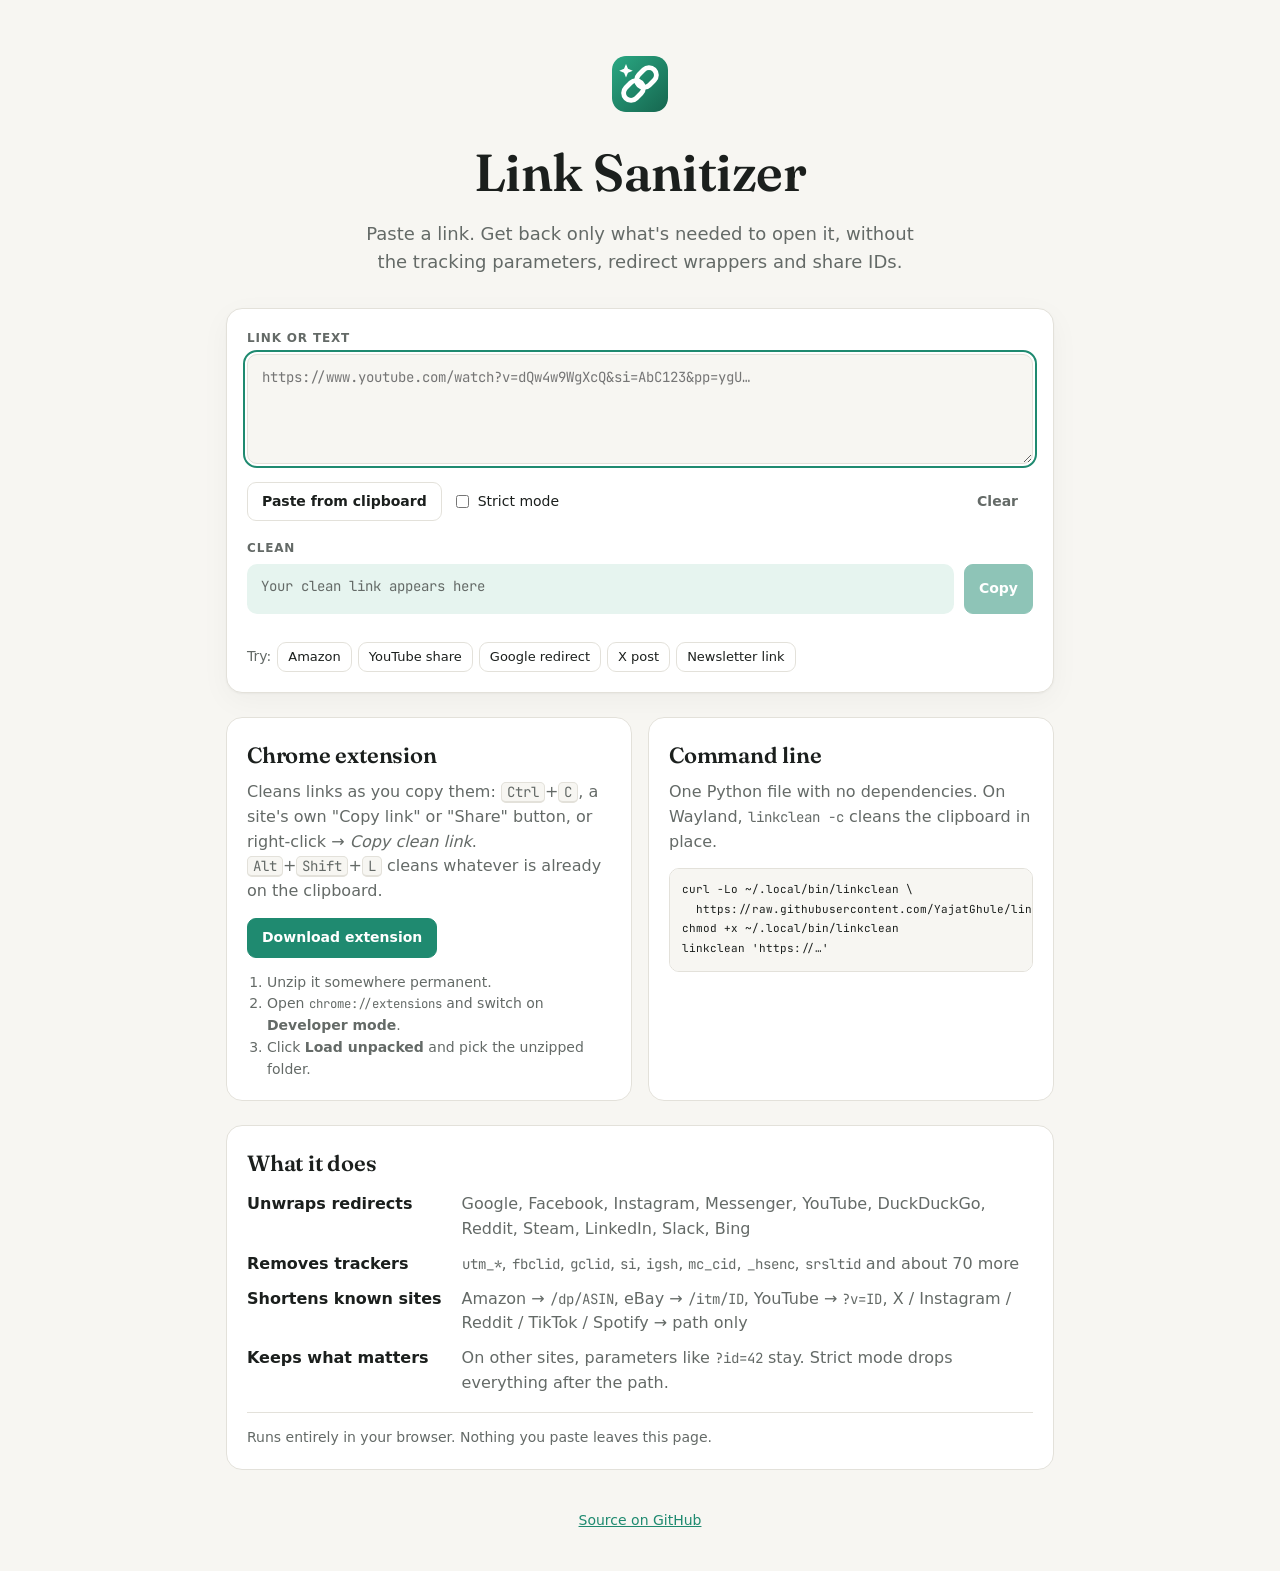
==== index.html @ e64c9a16 "Add website and Chrome extension Port the cleaner to extension/linkclean.js, shared by a GitHub Page" ====
<!doctype html>
<html lang="en">
<head>
<meta charset="utf-8">
<meta name="viewport" content="width=device-width, initial-scale=1">
<title>Link Sanitizer</title>
<meta name="description" content="Paste a link, get the bare-minimum URL. Strips tracking parameters and unwraps redirects, entirely in your browser.">
<link rel="icon" href="favicon.svg" type="image/svg+xml">
<link rel="preconnect" href="https://fonts.googleapis.com">
<link rel="preconnect" href="https://fonts.gstatic.com" crossorigin>
<link href="https://fonts.googleapis.com/css2?family=Fraunces:opsz,wght@9..144,600&family=JetBrains+Mono:wght@400;600&display=swap" rel="stylesheet">
<link rel="stylesheet" href="site.css">
</head>
<body>
<main>
  <header class="hero">
    <img src="favicon.svg" alt="" width="56" height="56">
    <h1>Link Sanitizer</h1>
    <p>Paste a link. Get back only what's needed to open it, without the tracking parameters, redirect wrappers and share IDs.</p>
  </header>

  <section class="tool" aria-label="Clean a link">
    <div class="field">
      <label for="input">Link or text</label>
      <textarea id="input" rows="4" spellcheck="false" autofocus
        placeholder="https://www.youtube.com/watch?v=dQw4w9WgXcQ&si=AbC123&pp=ygU…"></textarea>
      <div class="row">
        <button id="paste" type="button">Paste from clipboard</button>
        <label class="check"><input type="checkbox" id="strict"> Strict mode</label>
        <button id="clear" type="button" class="ghost">Clear</button>
      </div>
    </div>

    <div class="field">
      <label for="output">Clean</label>
      <div class="output-wrap">
        <output id="output" class="output" aria-live="polite"></output>
        <button id="copy" type="button" class="primary">Copy</button>
      </div>
      <ul id="removed" class="removed" aria-label="What was removed"></ul>
    </div>

    <div class="examples">
      <span>Try:</span>
      <button type="button" data-ex="https://www.amazon.com/Kindle-Paperwhite-Storage-Adjustable-Temperature/dp/B08KTZ8249/ref=sr_1_3?crid=2X1Y&keywords=kindle&qid=1697&sprefix=kin%2Caps&sr=8-3">Amazon</button>
      <button type="button" data-ex="https://youtu.be/dQw4w9WgXcQ?si=Xyz123AbC&t=43">YouTube share</button>
      <button type="button" data-ex="https://www.google.com/url?sa=t&rct=j&q=&esrc=s&source=web&cd=&url=https%3A%2F%2Fwiki.archlinux.org%2Ftitle%2FHyprland%3Futm_source%3Dgoogle&usg=AOvVaw0">Google redirect</button>
      <button type="button" data-ex="https://x.com/archlinux/status/1712345678901234567?s=46&t=Qz8kL2mN">X post</button>
      <button type="button" data-ex="https://example.com/article?id=42&utm_source=newsletter&utm_medium=email&fbclid=IwAR3x&gclid=Cj0K#comments">Newsletter link</button>
    </div>
  </section>

  <section class="get">
    <article>
      <h2>Chrome extension</h2>
      <p>Cleans links as you copy them: <kbd>Ctrl</kbd>+<kbd>C</kbd>, a site's own "Copy link" or "Share" button, or right-click → <em>Copy clean link</em>. <kbd>Alt</kbd>+<kbd>Shift</kbd>+<kbd>L</kbd> cleans whatever is already on the clipboard.</p>
      <a class="btn primary" href="https://github.com/YajatGhule/link-sanitizer/releases/latest/download/link-sanitizer-extension.zip">Download extension</a>
      <ol>
        <li>Unzip it somewhere permanent.</li>
        <li>Open <code>chrome://extensions</code> and switch on <b>Developer mode</b>.</li>
        <li>Click <b>Load unpacked</b> and pick the unzipped folder.</li>
      </ol>
    </article>
    <article>
      <h2>Command line</h2>
      <p>One Python file with no dependencies. On Wayland, <code>linkclean -c</code> cleans the clipboard in place.</p>
      <pre><code>curl -Lo ~/.local/bin/linkclean \
  https://raw.githubusercontent.com/YajatGhule/link-sanitizer/main/linkclean.py
chmod +x ~/.local/bin/linkclean
linkclean 'https://…'</code></pre>
    </article>
  </section>

  <section class="what">
    <h2>What it does</h2>
    <dl>
      <dt>Unwraps redirects</dt><dd>Google, Facebook, Instagram, Messenger, YouTube, DuckDuckGo, Reddit, Steam, LinkedIn, Slack, Bing</dd>
      <dt>Removes trackers</dt><dd><code>utm_*</code>, <code>fbclid</code>, <code>gclid</code>, <code>si</code>, <code>igsh</code>, <code>mc_cid</code>, <code>_hsenc</code>, <code>srsltid</code> and about 70 more</dd>
      <dt>Shortens known sites</dt><dd>Amazon → <code>/dp/ASIN</code>, eBay → <code>/itm/ID</code>, YouTube → <code>?v=ID</code>, X / Instagram / Reddit / TikTok / Spotify → path only</dd>
      <dt>Keeps what matters</dt><dd>On other sites, parameters like <code>?id=42</code> stay. Strict mode drops everything after the path.</dd>
    </dl>
    <p class="privacy">Runs entirely in your browser. Nothing you paste leaves this page.</p>
  </section>
</main>
<footer>
  <a href="https://github.com/YajatGhule/link-sanitizer">Source on GitHub</a>
</footer>
<script src="extension/linkclean.js"></script>
<script src="site.js"></script>
</body>
</html>
---- site.css ----
:root {
  --bg: #f7f6f2; --card: #ffffff; --ink: #1b1f1d; --muted: #646a67;
  --line: #e3e1da; --accent: #1f8a70; --accent-ink: #ffffff;
  --bad: #b42318; --bad-bg: #fdecea; --good-bg: #e6f4ef;
  --mono: "JetBrains Mono", ui-monospace, monospace;
  color-scheme: light;
}
@media (prefers-color-scheme: dark) {
  :root {
    --bg: #121513; --card: #1b1f1d; --ink: #e8ebe9; --muted: #9aa29e;
    --line: #2b312e; --accent: #3fbf98; --accent-ink: #0d1411;
    --bad: #f2877b; --bad-bg: #3a1f1c; --good-bg: #163128;
    color-scheme: dark;
  }
}
* { box-sizing: border-box; }
body {
  margin: 0; background: var(--bg); color: var(--ink);
  font: 16px/1.55 system-ui, -apple-system, "Segoe UI", sans-serif;
}
main { max-width: 860px; margin: 0 auto; padding: 56px 16px 24px; }
h1, h2 { font-family: Fraunces, Georgia, serif; font-weight: 600; letter-spacing: -.01em; }
.hero { text-align: center; margin-bottom: 32px; }
.hero img { border-radius: 14px; }
.hero h1 { font-size: clamp(34px, 6vw, 52px); margin: 12px 0 8px; }
.hero p { color: var(--muted); max-width: 560px; margin: 0 auto; font-size: 18px; }

.tool, .get article, .what {
  background: var(--card); border: 1px solid var(--line); border-radius: 16px; padding: 20px;
}
.tool { display: grid; gap: 18px; box-shadow: 0 1px 2px rgb(0 0 0 / .04), 0 8px 30px rgb(0 0 0 / .04); }
.field > label { display: block; font-size: 12px; font-weight: 600; text-transform: uppercase; letter-spacing: .07em; color: var(--muted); margin-bottom: 6px; }
textarea {
  width: 100%; resize: vertical; padding: 12px 14px; border-radius: 10px;
  border: 1px solid var(--line); background: var(--bg); color: var(--ink);
  font: 14px/1.5 var(--mono);
}
textarea:focus, button:focus-visible, .btn:focus-visible { outline: 2px solid var(--accent); outline-offset: 2px; }
.row { display: flex; gap: 10px; align-items: center; margin-top: 10px; flex-wrap: wrap; }
.row .ghost { margin-left: auto; }
.check { display: inline-flex; gap: 6px; align-items: center; font-size: 14px; cursor: pointer; }
.check input { accent-color: var(--accent); }

button, .btn {
  font: inherit; font-size: 14px; font-weight: 600; padding: 8px 14px; border-radius: 9px;
  border: 1px solid var(--line); background: var(--card); color: var(--ink); cursor: pointer;
  text-decoration: none; display: inline-block;
}
button:hover, .btn:hover { border-color: var(--accent); }
.primary { background: var(--accent); border-color: var(--accent); color: var(--accent-ink); }
.ghost { background: transparent; border-color: transparent; color: var(--muted); }
button:disabled { opacity: .5; cursor: default; }

.output-wrap { display: flex; gap: 10px; align-items: stretch; }
.output {
  flex: 1; min-height: 50px; padding: 12px 14px; border-radius: 10px; background: var(--good-bg);
  font: 14px/1.5 var(--mono); word-break: break-all; white-space: pre-wrap;
}
.output:empty::before { content: "Your clean link appears here"; color: var(--muted); }
.removed { list-style: none; padding: 0; margin: 10px 0 0; display: flex; flex-wrap: wrap; gap: 6px; }
.removed li {
  font: 12px var(--mono); padding: 3px 8px; border-radius: 999px;
  background: var(--bad-bg); color: var(--bad);
}
.removed li.note { background: transparent; color: var(--muted); font-family: inherit; padding-left: 0; }
.removed li s { text-decoration-thickness: 1px; }

.examples { display: flex; flex-wrap: wrap; gap: 6px; align-items: center; font-size: 14px; color: var(--muted); }
.examples button { font-size: 13px; padding: 4px 10px; font-weight: 500; }

.get { display: grid; grid-template-columns: repeat(auto-fit, minmax(min(300px, 100%), 1fr)); gap: 16px; margin: 24px 0; }
.get article { min-width: 0; }
.get h2, .what h2 { margin: 0 0 8px; font-size: 22px; }
.get p { margin: 0 0 14px; color: var(--muted); }
.get ol { margin: 14px 0 0; padding-left: 20px; color: var(--muted); font-size: 14px; }
pre { margin: 0; padding: 12px; border-radius: 10px; background: var(--bg); border: 1px solid var(--line); overflow-x: auto; font-size: 12.5px; }
code, kbd { font-family: var(--mono); font-size: .88em; }
kbd { border: 1px solid var(--line); border-bottom-width: 2px; border-radius: 5px; padding: 0 5px; background: var(--bg); }

.what dl { display: grid; grid-template-columns: max-content 1fr; gap: 10px 20px; margin: 12px 0; }
.what dt { font-weight: 600; }
.what dd { margin: 0; color: var(--muted); }
.privacy { margin: 16px 0 0; padding-top: 14px; border-top: 1px solid var(--line); font-size: 14px; color: var(--muted); }

footer { text-align: center; padding: 16px 16px 40px; font-size: 14px; }
a { color: var(--accent); }

@media (max-width: 560px) {
  main { padding-top: 32px; }
  .output-wrap { flex-direction: column; }
  .what dl { grid-template-columns: 1fr; gap: 2px; }
  .what dd { margin-bottom: 10px; }
}
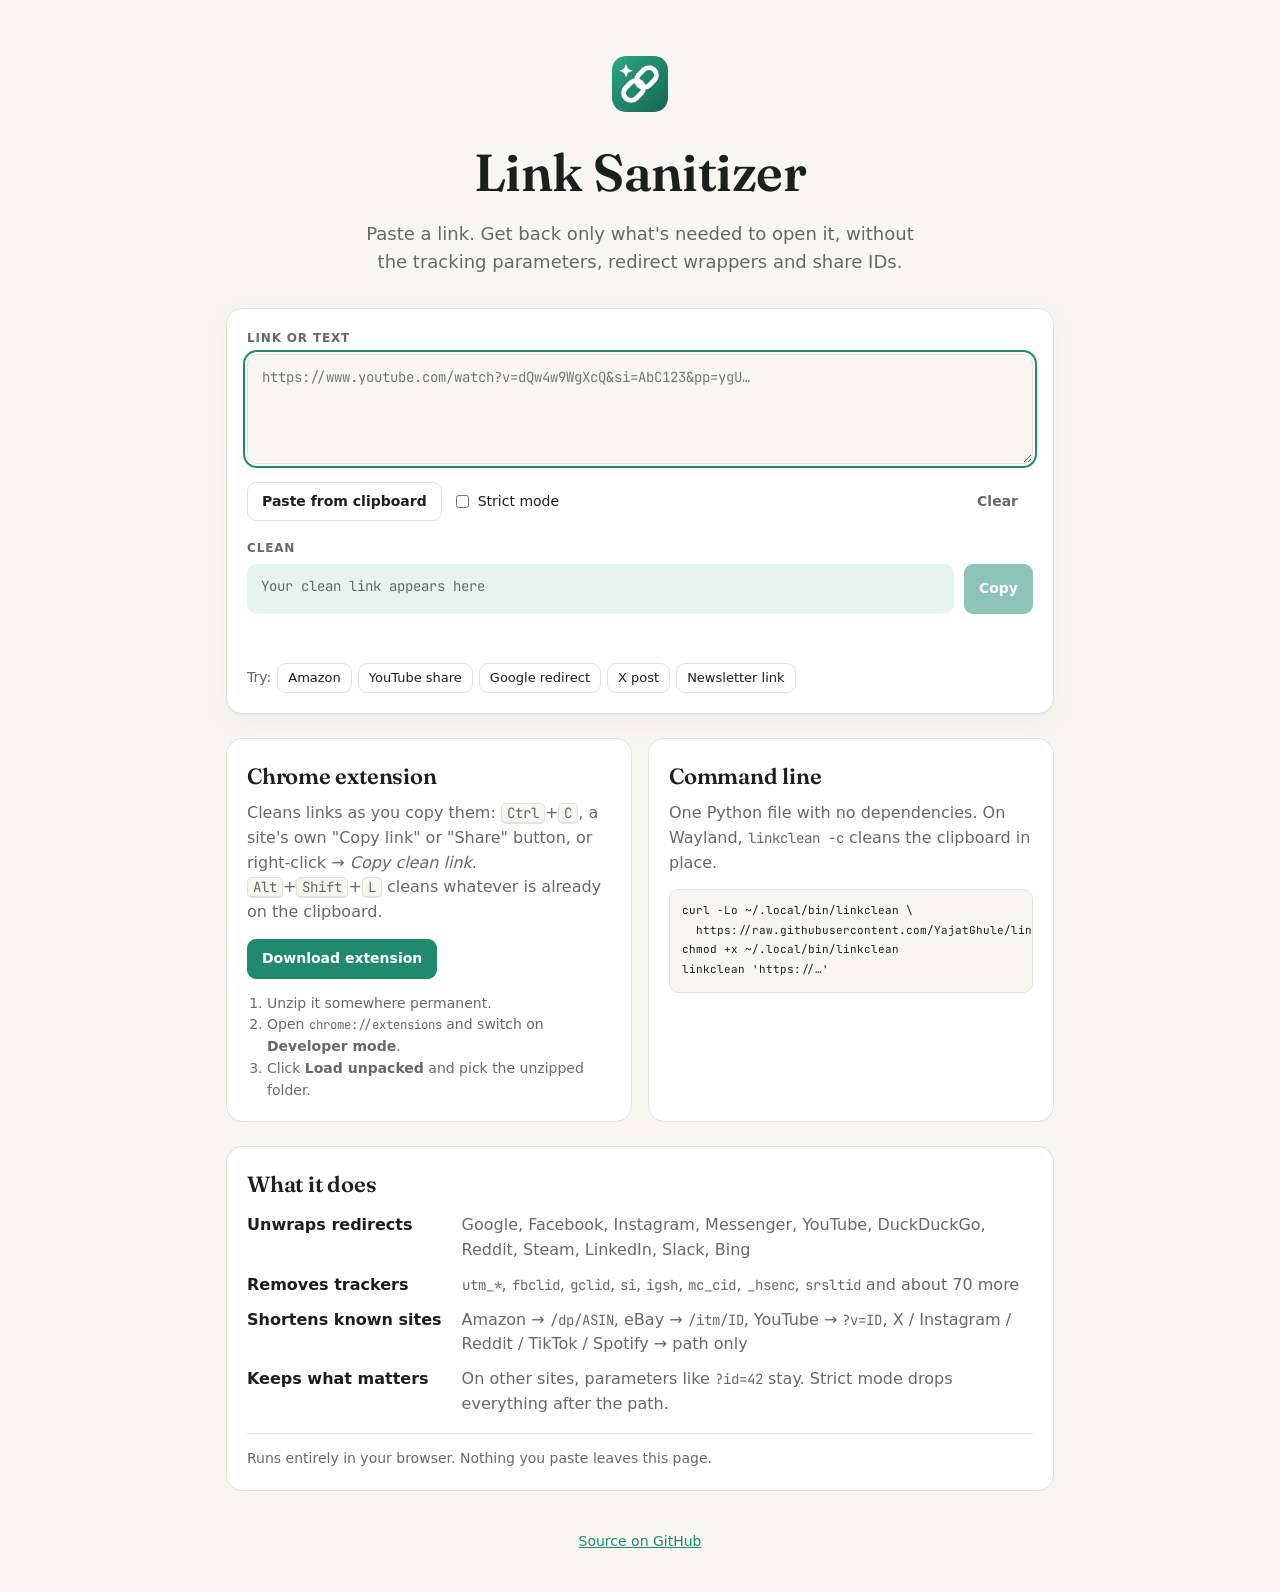
==== commit 1f36ae9b: "Polish site and extension Site: show characters removed, Ctrl/Cmd+Enter copies, ?url= prefills the b" ====
--- a/index.html
+++ b/index.html
@@ -37,6 +37,7 @@
         <output id="output" class="output" aria-live="polite"></output>
         <button id="copy" type="button" class="primary">Copy</button>
       </div>
+      <p id="stat" class="stat" aria-live="polite"></p>
       <ul id="removed" class="removed" aria-label="What was removed"></ul>
     </div>
 
--- a/site.css
+++ b/site.css
@@ -57,6 +57,7 @@
   font: 14px/1.5 var(--mono); word-break: break-all; white-space: pre-wrap;
 }
 .output:empty::before { content: "Your clean link appears here"; color: var(--muted); }
+.stat { margin: 8px 0 0; font-size: 13px; color: var(--accent); font-weight: 600; min-height: 1em; }
 .removed { list-style: none; padding: 0; margin: 10px 0 0; display: flex; flex-wrap: wrap; gap: 6px; }
 .removed li {
   font: 12px var(--mono); padding: 3px 8px; border-radius: 999px;
